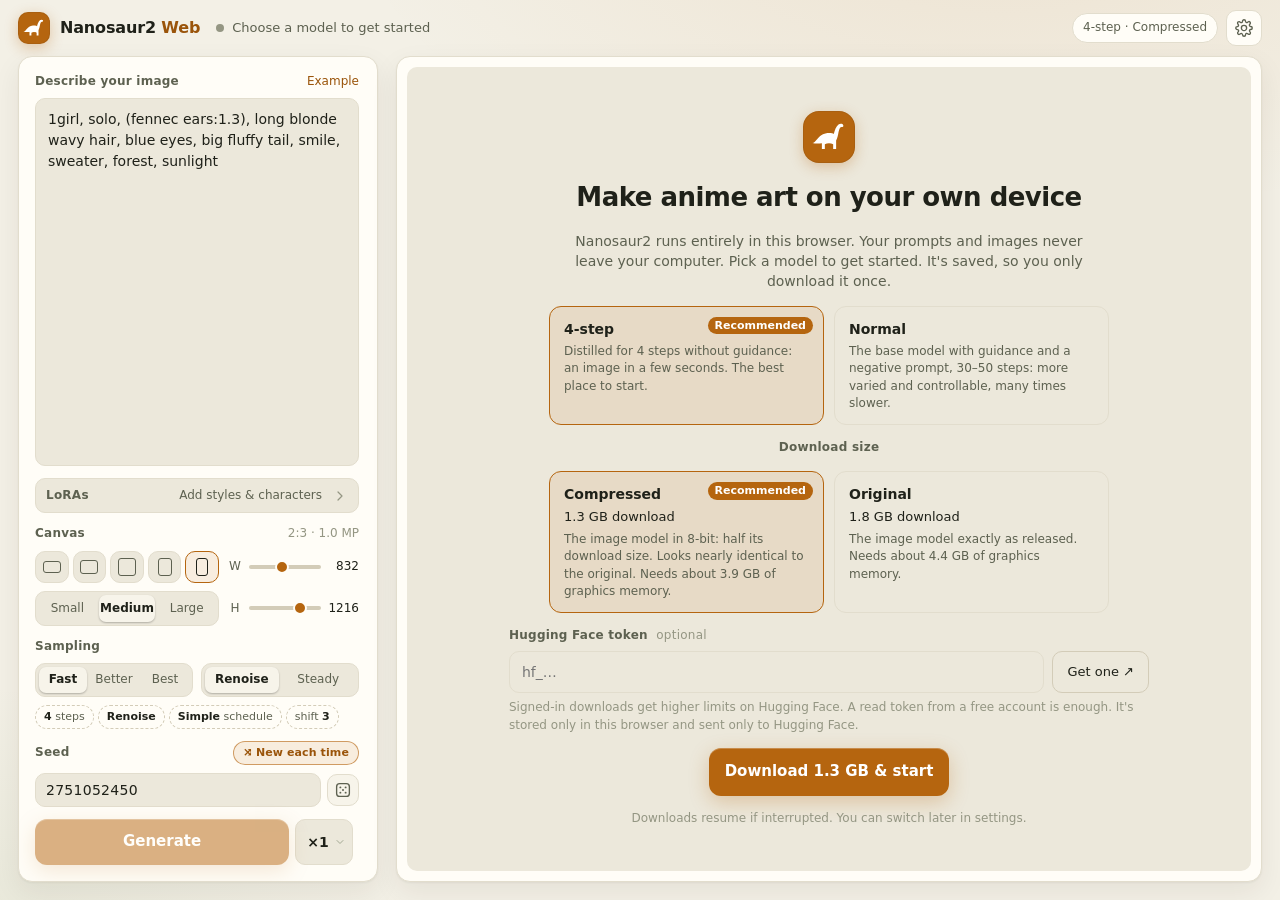
==== index.html @ c5a5e055 "initial commit" ====
<!doctype html>
<html lang="en">
<head>
<meta charset="utf-8">
<meta name="viewport" content="width=device-width, initial-scale=1">
<title>Nanosaur2 Web</title>
<meta name="description" content="Create illustrations with the Nanosaur2 model, running entirely in your browser.">
<link rel="icon" href="data:image/svg+xml,%3Csvg xmlns='http://www.w3.org/2000/svg' viewBox='0 0 32 32'%3E%3Crect width='32' height='32' rx='9' fill='%23e9a23b'/%3E%3Cpath fill='%231f1405' transform='translate(1 1.5)' d='M2 21C5 21 7 14 13 13C17 12.3 19 13 20 13.5C21 10 22 7 24 5.5C25.3 4.5 27.5 4.6 28 6C28.4 7 27.6 7.6 26.6 7.6C25.4 7.6 24.6 9 24 12C23.6 14.5 23 17 22 19V26H19.5V22.2C17.5 21 14.5 21 12.5 22.2V26H10V21.2C7 21.6 4.5 21.6 2 21Z'/%3E%3C/svg%3E">
<meta name="theme-color" content="#0e110d">
<link rel="stylesheet" href="app/style.css">
</head>
<body>
<div class="app">
  <header class="bar">
    <div class="brand">
      <span class="logo" aria-hidden="true"><svg viewBox="0 0 32 32"><path class="dino" d="M2 21C5 21 7 14 13 13C17 12.3 19 13 20 13.5C21 10 22 7 24 5.5C25.3 4.5 27.5 4.6 28 6C28.4 7 27.6 7.6 26.6 7.6C25.4 7.6 24.6 9 24 12C23.6 14.5 23 17 22 19V26H19.5V22.2C17.5 21 14.5 21 12.5 22.2V26H10V21.2C7 21.6 4.5 21.6 2 21Z"/></svg></span>
      <span class="name">Nanosaur2 <b>Web</b></span>
    </div>
    <div class="status" id="status" role="status" aria-live="polite">
      <span class="dot" id="statusDot"></span><span id="statusText">Starting…</span>
    </div>
    <div class="bar-right">
      <button class="chip" id="gpuChip" type="button" hidden aria-label="Model, opens settings"></button>
      <button class="icon-btn" id="settingsBtn" title="Settings" aria-label="Settings">
        <svg viewBox="0 0 24 24" aria-hidden="true"><path d="M12 15.5a3.5 3.5 0 1 0 0-7 3.5 3.5 0 0 0 0 7Z"/><path d="M19.4 15a1.7 1.7 0 0 0 .3 1.8l.1.1a2 2 0 1 1-2.8 2.8l-.1-.1a1.7 1.7 0 0 0-1.8-.3 1.7 1.7 0 0 0-1 1.5V21a2 2 0 1 1-4 0v-.1a1.7 1.7 0 0 0-1.1-1.5 1.7 1.7 0 0 0-1.8.3l-.1.1a2 2 0 1 1-2.8-2.8l.1-.1a1.7 1.7 0 0 0 .3-1.8 1.7 1.7 0 0 0-1.5-1H3a2 2 0 1 1 0-4h.1a1.7 1.7 0 0 0 1.5-1.1 1.7 1.7 0 0 0-.3-1.8l-.1-.1a2 2 0 1 1 2.8-2.8l.1.1a1.7 1.7 0 0 0 1.8.3H9a1.7 1.7 0 0 0 1-1.5V3a2 2 0 1 1 4 0v.1a1.7 1.7 0 0 0 1 1.5 1.7 1.7 0 0 0 1.8-.3l.1-.1a2 2 0 1 1 2.8 2.8l-.1.1a1.7 1.7 0 0 0-.3 1.8V9a1.7 1.7 0 0 0 1.5 1H21a2 2 0 1 1 0 4h-.1a1.7 1.7 0 0 0-1.5 1Z"/></svg>
      </button>
    </div>
  </header>

  <aside class="rail" aria-label="Image settings">
    <!-- ============ main view ============ -->
    <div class="view" id="mainView">
      <!-- prompt: takes all remaining height -->
      <section class="group grow">
        <div class="label-row">
          <label for="prompt" class="label">Describe your image</label>
          <span class="head-actions">
            <button class="link" id="exampleBtn" type="button">Example</button>
          </span>
        </div>
        <textarea id="prompt" spellcheck="false" placeholder="Tags or sentences, e.g. 1girl, silver hair, school uniform, cherry blossoms, smile. (words:1.3) makes them count more."></textarea>
      </section>

      <!-- negative prompt: only for the model that uses guidance (Normal) -->
      <section class="group" id="negGroup" hidden>
        <div class="label-row">
          <label for="negative" class="label">Avoid <span class="hint" id="negHint"></span></label>
          <button class="link" id="negReset" type="button" title="Restore the recommended negative prompt for this model">Reset</button>
        </div>
        <textarea id="negative" class="neg" spellcheck="false" placeholder="Things to keep out of the image"></textarea>
      </section>

      <!-- LoRAs: one compact row; the list lives in its own view -->
      <button class="lora-entry" id="loraEntry" type="button" aria-label="LoRAs, open the list">
        <span class="label">LoRAs</span>
        <span class="stack" id="loraStack"></span>
        <span class="lora-sum" id="loraSum"></span>
        <svg class="chev" viewBox="0 0 24 24" aria-hidden="true"><path d="M9 6l6 6-6 6"/></svg>
      </button>

      <!-- canvas: presets left, sliders right -->
      <section class="group">
        <div class="label-row"><span class="label">Canvas</span><span class="hint" id="sizeHint"></span></div>
        <div class="canvas-grid">
          <div class="shapes" id="shapes" role="radiogroup" aria-label="Aspect ratio"></div>
          <label class="slider"><span>W</span><input type="range" id="wRange" min="256" max="1536" step="16" aria-label="Width"><output id="wOut"></output></label>
          <div class="seg" id="sizes" role="radiogroup" aria-label="Size"></div>
          <label class="slider"><span>H</span><input type="range" id="hRange" min="256" max="1536" step="16" aria-label="Height"><output id="hOut"></output></label>
        </div>
      </section>

      <!-- sampling -->
      <section class="group">
        <span class="label">Sampling</span>
        <div class="pair">
          <div class="seg" id="detail" role="radiogroup" aria-label="Detail"></div>
          <div class="seg" id="style" role="radiogroup" aria-label="Style"></div>
        </div>
        <div class="chips" id="advChips" aria-label="Sampling details"></div>
      </section>

      <!-- seed -->
      <section class="group">
        <div class="label-row">
          <label class="label" for="seed">Seed</label>
          <button class="pill" id="randomBtn" type="button" aria-pressed="true" title="Pick a new random seed for every image">⤨ New each time</button>
        </div>
        <div class="seed-row">
          <input id="seed" inputmode="numeric" autocomplete="off">
          <button class="icon-btn soft" id="rollBtn" type="button" title="Roll a new seed (and keep it)" aria-label="Roll a new seed">
            <svg viewBox="0 0 24 24" aria-hidden="true"><rect x="3.5" y="3.5" width="17" height="17" rx="4"/><circle cx="8.5" cy="8.5" r="1.3" class="fill"/><circle cx="15.5" cy="15.5" r="1.3" class="fill"/><circle cx="15.5" cy="8.5" r="1.3" class="fill"/><circle cx="8.5" cy="15.5" r="1.3" class="fill"/><circle cx="12" cy="12" r="1.3" class="fill"/></svg>
          </button>
        </div>
      </section>

      <div class="go-row">
        <button class="primary" id="goBtn" disabled><span id="goLabel">Generate</span><span class="go-sub" id="estimate"></span></button>
        <select class="batch" id="batch" aria-label="How many images" title="How many images to queue">
          <option value="1">×1</option><option value="2">×2</option><option value="4">×4</option><option value="8">×8</option>
        </select>
        <button class="icon-btn stop" id="stopBtn" type="button" hidden title="Stop and clear the queue" aria-label="Stop and clear the queue">
          <svg viewBox="0 0 24 24" aria-hidden="true"><rect x="6" y="6" width="12" height="12" rx="2" class="fill"/></svg>
        </button>
      </div>
    </div>

    <!-- ============ LoRA view ============ -->
    <div class="view" id="loraView" hidden>
      <div class="view-head">
        <button class="icon-btn" id="loraBack" type="button" aria-label="Back" title="Back">
          <svg viewBox="0 0 24 24" aria-hidden="true"><path d="M15 6l-6 6 6 6"/></svg>
        </button>
        <h2>LoRAs</h2>
        <span class="hint" id="loraCount"></span>
      </div>
      <p class="help">Add styles, characters or concepts made for <b>Nanosaur2</b> (for example with the model's <code>train_lora.py</code>). Paste the link to a <b>.safetensors</b> file on Hugging Face (<a href="https://huggingface.co/models?other=base_model:adapter:well9472/Nanosaur2-670M" target="_blank" rel="noopener">browse Nanosaur2 LoRAs ↗</a>):</p>
      <div class="url-row">
        <input id="loraUrl" type="url" placeholder="https://huggingface.co/…/lora.safetensors" autocomplete="off" spellcheck="false">
        <button class="ghost" type="button" id="loraLookup">Look up</button>
      </div>
      <div class="lora-card" id="loraCard" hidden></div>
      <p class="help" id="loraStatus"></p>
      <div class="loras" id="loraList"></div>
      <div class="view-foot">
        <label class="link small-link">+ Add a file from your computer<input type="file" id="loraLocalInput" accept=".safetensors" hidden></label>
        <button class="link small-link" id="loraAllOff" type="button">Turn all off</button>
      </div>
    </div>
  </aside>

  <main class="stage" aria-label="Result">
    <div class="canvas-box" id="canvasBox">
      <canvas id="canvas" width="1024" height="1024" hidden></canvas>

      <div class="panel-center" id="welcome" hidden>
        <span class="logo welcome-mark" aria-hidden="true"><svg viewBox="0 0 32 32"><path class="dino" d="M2 21C5 21 7 14 13 13C17 12.3 19 13 20 13.5C21 10 22 7 24 5.5C25.3 4.5 27.5 4.6 28 6C28.4 7 27.6 7.6 26.6 7.6C25.4 7.6 24.6 9 24 12C23.6 14.5 23 17 22 19V26H19.5V22.2C17.5 21 14.5 21 12.5 22.2V26H10V21.2C7 21.6 4.5 21.6 2 21Z"/></svg></span>
        <h1>Make anime art on your own device</h1>
        <p class="lead">Nanosaur2 runs entirely in this browser. Your prompts and images never leave your computer. Pick a model to get started. It's saved, so you only download it once.</p>
        <div class="presets" id="welcomePresets"></div>
        <span class="label">Download size</span>
        <div class="presets" id="welcomePrecisions"></div>
        <div class="welcome-token">
          <label class="label" for="welcomeToken">Hugging Face token <em>optional</em></label>
          <div class="url-row">
            <input id="welcomeToken" type="password" autocomplete="off" spellcheck="false" placeholder="hf_…">
            <a class="ghost" href="https://huggingface.co/settings/tokens" target="_blank" rel="noopener">Get one ↗</a>
          </div>
          <p class="help" id="welcomeTokenStatus"></p>
        </div>
        <button class="primary wide" id="welcomeGo">Download &amp; start</button>
        <p class="help center" id="welcomeNote"></p>
      </div>

      <div class="panel-center" id="loading" hidden>
        <div class="spinner" aria-hidden="true"></div>
        <h2 id="loadingTitle">Getting ready…</h2>
        <div class="bar-progress"><div id="loadingBar"></div></div>
        <p class="help center" id="loadingText"></p>
        <button class="ghost" id="loadingCancel" hidden>Cancel download</button>
      </div>

      <div class="panel-center" id="empty" hidden>
        <div class="empty-art" aria-hidden="true">
          <svg viewBox="0 0 148 104">
            <circle class="sun" cx="118" cy="30" r="10"/>
            <path class="body" vector-effect="non-scaling-stroke" transform="translate(16 18.4) scale(2.6)" d="M2 21C5 21 7 14 13 13C17 12.3 19 13 20 13.5C21 10 22 7 24 5.5C25.3 4.5 27.5 4.6 28 6C28.4 7 27.6 7.6 26.6 7.6C25.4 7.6 24.6 9 24 12C23.6 14.5 23 17 22 19V26H19.5V22.2C17.5 21 14.5 21 12.5 22.2V26H10V21.2C7 21.6 4.5 21.6 2 21Z"/>
            <circle class="eye" cx="84.3" cy="34.6" r="1.4"/>
            <path class="fern" d="M126 86c0-9 1-17 4-24M127 78l-5-3M127.4 72l-4.6-4M128.4 67l-3.6-4.6M127 78l5-2.6M127.6 72l4.8-3M128.8 66.6l3.6-3"/>
            <path class="ground" d="M8 86h132"/>
          </svg>
        </div>
        <h2>Ready when you are</h2>
        <p class="lead">Describe an image on the left and press <b>Generate</b>.</p>
      </div>

      <div class="progress-card" id="progress" hidden>
        <div class="bar-progress"><div id="progressBar"></div></div>
        <span id="progressText"></span>
      </div>

      <div class="error-card" id="errorCard" hidden></div>

      <!-- every image from this session, covering the viewer -->
      <div class="gallery" id="gallery" hidden>
        <div class="gallery-head">
          <span class="label" id="galleryTitle">This session</span>
          <span class="help">Images are kept until you close the tab. Save the ones you want.</span>
          <button class="icon-btn soft" id="galleryClose" type="button" title="Back to the image (Esc)" aria-label="Close">
            <svg viewBox="0 0 24 24"><path d="M6 6l12 12M18 6 6 18"/></svg>
          </button>
        </div>
        <div class="gallery-grid" id="galleryGrid"></div>
      </div>
    </div>

    <div class="stage-foot" id="stageFoot" hidden>
      <div class="info" id="info"></div>
      <div class="strip-row">
        <div class="strip" id="strip" aria-label="This session's images"></div>
        <button class="all-btn" id="allBtn" type="button" title="Show all images">
          <svg viewBox="0 0 24 24"><rect x="4" y="4" width="7" height="7" rx="1.5"/><rect x="13" y="4" width="7" height="7" rx="1.5"/><rect x="4" y="13" width="7" height="7" rx="1.5"/><rect x="13" y="13" width="7" height="7" rx="1.5"/></svg>
          <span id="allCount">All</span>
        </button>
      </div>
    </div>
  </main>
</div>

<!-- inline editor for one sampling detail -->
<div class="popover" id="advPop" hidden role="dialog" aria-label="Edit sampling detail"></div>

<!-- settings -->
<dialog id="settings" aria-labelledby="settingsTitle">
  <form method="dialog" class="dialog">
    <div class="dialog-head">
      <h2 id="settingsTitle">Settings</h2>
      <button class="icon-btn" value="close" aria-label="Close"><svg viewBox="0 0 24 24" aria-hidden="true"><path d="M6 6l12 12M18 6 6 18"/></svg></button>
    </div>
    <span class="label">Model</span>
    <div class="presets" id="presets"></div>
    <span class="label">Download size</span>
    <div class="presets" id="precisions"></div>
    <div class="field">
      <span class="label">Hugging Face token <em class="muted">optional</em></span>
      <div class="url-row">
        <input id="hfToken" type="password" autocomplete="off" spellcheck="false" placeholder="hf_…">
        <button class="ghost" type="button" id="keyToggle">Show</button>
      </div>
      <p class="help">Used for model downloads (signed-in downloads get higher limits) and for LoRAs you have to sign in or accept terms for. Create a <b>read</b> token under <a href="https://huggingface.co/settings/tokens" target="_blank" rel="noopener">Hugging Face settings → Access Tokens</a>. It's stored only in this browser and sent only to Hugging Face.</p>
    </div>
    <div class="storage">
      <div><span class="label">Saved in this browser</span><p class="help" id="storageText"></p></div>
      <div class="storage-actions">
        <button class="ghost" type="button" id="clearOthersBtn" hidden>Remove files not in use</button>
        <button class="ghost" type="button" id="clearLorasBtn">Remove LoRAs</button>
        <button class="ghost danger" type="button" id="clearBtn">Remove models</button>
      </div>
    </div>
    <p class="help">Model: <a href="https://huggingface.co/well9472/Nanosaur2-670M" target="_blank" rel="noopener">Nanosaur2-670M</a> (MIT license). The text encoder and the original image models load unmodified from its Hugging Face repo; the compressed image models (int8) and the VAE decoder are built from them.</p>
  </form>
</dialog>

<div class="fatal" id="fatal" hidden></div>
<script type="module" src="app/main.js"></script>
</body>
</html>
---- app/style.css ----
:root {
  /* dark: night in a fern forest, lit by amber */
  --bg: #0e110d;
  --bg-2: #131711;
  --panel: #181d16;
  --panel-2: #1f251c;
  --line: #283024;
  --line-2: #353f2f;
  --fg: #eef0e6;
  --muted: #a3a993;
  --faint: #6d7461;
  --accent: #e9a23b;
  --accent-2: #f5bd62;
  --accent-ink: #1f1405;
  --accent-soft: rgba(233, 162, 59, 0.12);
  --moss: rgba(122, 160, 84, 0.10);
  --good: #8fd16a;
  --warn: #ef8a4f;
  --bad: #ff8a76;
  --radius: 14px;
  --radius-sm: 10px;
  --shadow: 0 1px 0 rgba(255, 255, 255, 0.03) inset, 0 12px 32px rgba(0, 0, 0, 0.35);
  --checker: #1b2019;
  --display: ui-rounded, "SF Pro Rounded", "Nunito", system-ui, -apple-system, "Segoe UI", sans-serif;
  color-scheme: dark;
  scrollbar-color: var(--line-2) transparent;
}
* { scrollbar-width: thin; }
/* light: sandstone and dry fern, with the amber burnt darker so text stays readable */
@media (prefers-color-scheme: light) {
  :root:not([data-theme="dark"]) {
    --bg: #f3f0e6;
    --bg-2: #ece8db;
    --panel: #fffdf7;
    --panel-2: #f7f4ea;
    --line: #e2ddcd;
    --line-2: #d3ccb8;
    --fg: #1f2119;
    --muted: #5d6150;
    --faint: #949683;
    --accent: #b5650f;
    --accent-2: #9a540a;
    --accent-ink: #ffffff;
    --accent-soft: rgba(181, 101, 15, 0.1);
    --moss: rgba(96, 130, 60, 0.10);
    --good: #3f7d1f;
    --warn: #b5501a;
    --bad: #b3261e;
    --shadow: 0 1px 2px rgba(40, 32, 10, 0.05), 0 10px 28px rgba(40, 32, 10, 0.07);
    --checker: #ebe6d7;
    color-scheme: light;
  }
}
:root[data-theme="light"] {
  --bg: #f3f0e6; --bg-2: #ece8db; --panel: #fffdf7; --panel-2: #f7f4ea; --line: #e2ddcd; --line-2: #d3ccb8;
  --fg: #1f2119; --muted: #5d6150; --faint: #949683; --accent: #b5650f; --accent-2: #9a540a; --accent-ink: #ffffff;
  --accent-soft: rgba(181, 101, 15, 0.1); --moss: rgba(96, 130, 60, 0.10); --good: #3f7d1f; --warn: #b5501a; --bad: #b3261e;
  --checker: #ebe6d7;
  --shadow: 0 1px 2px rgba(40, 32, 10, 0.05), 0 10px 28px rgba(40, 32, 10, 0.07);
  color-scheme: light;
}

* { box-sizing: border-box; }
html, body { margin: 0; height: 100%; }
body {
  background:
    radial-gradient(1100px 560px at 78% -12%, var(--accent-soft), transparent 60%),
    radial-gradient(900px 520px at -8% 110%, var(--moss), transparent 60%),
    var(--bg);
  color: var(--fg);
  font: 14px/1.45 system-ui, -apple-system, "Segoe UI", Roboto, "Helvetica Neue", sans-serif;
  -webkit-font-smoothing: antialiased;
}
[hidden] { display: none !important; }
a { color: var(--accent-2); }
button { font: inherit; color: inherit; cursor: pointer; }
button:disabled { cursor: not-allowed; opacity: 0.5; }
:focus-visible { outline: 2px solid var(--accent); outline-offset: 2px; border-radius: 6px; }
svg { width: 18px; height: 18px; fill: none; stroke: currentColor; stroke-width: 1.8; stroke-linecap: round; stroke-linejoin: round; }
svg .fill { fill: currentColor; stroke: none; }

/* ------------------------------------------------------------------ layout: one screen */
.app {
  height: 100dvh;
  display: grid;
  grid-template-columns: 360px minmax(0, 1fr);
  grid-template-rows: 56px minmax(0, 1fr);
  gap: 0 18px;
  padding: 0 18px 18px;
}
.bar { grid-column: 1 / -1; display: flex; align-items: center; gap: 16px; }
.rail {
  /* the gutter is always reserved so the controls don't narrow when the scrollbar appears;
     the right padding is smaller by about its width */
  display: flex; flex-direction: column; min-height: 0; overflow-y: auto; padding: 16px 8px 16px 16px;
  scrollbar-gutter: stable;
  background: var(--panel); border: 1px solid var(--line); border-radius: var(--radius); box-shadow: var(--shadow);
}
.stage {
  display: flex; flex-direction: column; gap: 10px; min-height: 0; min-width: 0; padding: 10px; container-type: inline-size;
  background: var(--panel); border: 1px solid var(--line); border-radius: var(--radius); box-shadow: var(--shadow);
}

/* ------------------------------------------------------------------ header */
.brand { display: flex; align-items: center; gap: 10px; }
.logo {
  width: 32px; height: 32px; border-radius: 10px; display: grid; place-items: center;
  background: var(--accent); color: var(--accent-ink);
  box-shadow: 0 0 0 1px color-mix(in srgb, var(--fg) 8%, transparent) inset, 0 4px 14px color-mix(in srgb, var(--accent) 30%, transparent);
}
.logo svg { width: 24px; height: 24px; }
.dino { fill: currentColor; stroke: none; }
.name { font-family: var(--display); font-size: 16px; font-weight: 600; letter-spacing: -0.01em; }
.name b { font-weight: 800; color: var(--accent-2); }
.status { display: flex; align-items: center; gap: 8px; color: var(--muted); font-size: 13px; min-width: 0; }
.status span:last-child { white-space: nowrap; overflow: hidden; text-overflow: ellipsis; }
.dot { width: 8px; height: 8px; border-radius: 50%; background: var(--faint); flex: none; }
.dot.ok { background: var(--good); box-shadow: 0 0 0 3px color-mix(in srgb, var(--good) 20%, transparent); }
.dot.busy { background: var(--warn); animation: pulse 1.2s ease-in-out infinite; }
.dot.err { background: var(--bad); }
@keyframes pulse { 50% { opacity: 0.35; } }
.bar-right { margin-left: auto; display: flex; align-items: center; gap: 8px; }
.chip {
  font-size: 12px; color: var(--muted); padding: 5px 10px; border: 1px solid var(--line); border-radius: 999px;
  background: var(--panel); white-space: nowrap;
}
.icon-btn {
  width: 36px; height: 36px; display: grid; place-items: center; border-radius: 10px;
  border: 1px solid var(--line); background: var(--panel); color: var(--muted);
}
.icon-btn:hover:not(:disabled) { color: var(--fg); border-color: var(--line-2); }
.icon-btn.soft { background: var(--panel-2); }

/* ------------------------------------------------------------------ shared controls */
.label { font-size: 12px; font-weight: 600; color: var(--muted); letter-spacing: 0.02em; }
.label-row { display: flex; align-items: center; justify-content: space-between; gap: 8px; }
.hint { font-size: 12px; color: var(--faint); font-variant-numeric: tabular-nums; }
.help { margin: 0; font-size: 12px; color: var(--faint); }
.help.center { text-align: center; }
.muted { color: var(--faint); font-style: normal; font-weight: 400; }
.help code { font-size: 11px; color: var(--muted); background: var(--panel-2); border: 1px solid var(--line); border-radius: 4px; padding: 0 4px; user-select: all; overflow-wrap: anywhere; }
#backendHelp { line-height: 1.6; }
.link { background: none; border: 0; padding: 0; color: var(--accent-2); font-size: 12px; }
.link:hover { text-decoration: underline; }
.small-link { font-size: 12px; cursor: pointer; }

textarea, input, select {
  font: inherit; color: inherit; background: var(--bg-2); border: 1px solid var(--line); border-radius: var(--radius-sm);
  padding: 10px 12px; width: 100%;
}
textarea:focus, input:focus, select:focus { outline: none; border-color: var(--accent); box-shadow: 0 0 0 3px var(--accent-soft); }
textarea { flex: 1 1 auto; min-height: 110px; resize: none; line-height: 1.5; }
textarea.neg { flex: none; min-height: 0; height: 64px; resize: vertical; font-size: 13px; }
select {
  -webkit-appearance: none; appearance: none; padding-right: 30px; cursor: pointer;
  background-image: url("data:image/svg+xml,%3Csvg xmlns='http://www.w3.org/2000/svg' viewBox='0 0 24 24' fill='none' stroke='%23a3a993' stroke-width='2' stroke-linecap='round' stroke-linejoin='round'%3E%3Cpath d='M6 9l6 6 6-6'/%3E%3C/svg%3E");
  background-repeat: no-repeat; background-position: right 10px center; background-size: 14px;
}
select option { background: var(--panel); color: var(--fg); }
/* styled picker where the browser supports it (Chrome 135+); elsewhere the native one */
@supports (appearance: base-select) {
  select, ::picker(select) { appearance: base-select; }
  select { display: flex; align-items: center; gap: 8px; background-image: none; padding-right: 12px; }
  select::picker-icon {
    content: ""; width: 14px; height: 14px; margin-left: auto; transition: rotate 0.15s;
    background: url("data:image/svg+xml,%3Csvg xmlns='http://www.w3.org/2000/svg' viewBox='0 0 24 24' fill='none' stroke='%23a3a993' stroke-width='2' stroke-linecap='round' stroke-linejoin='round'%3E%3Cpath d='M6 9l6 6 6-6'/%3E%3C/svg%3E") center / 14px no-repeat;
  }
  select:open::picker-icon { rotate: 180deg; }
  select:open { border-color: var(--accent); box-shadow: 0 0 0 3px var(--accent-soft); }
  ::picker(select) {
    margin-block: 6px; padding: 5px; border: 1px solid var(--line-2); border-radius: 12px;
    background: var(--panel); color: var(--fg); box-shadow: 0 18px 48px rgba(0, 0, 0, 0.45);
    max-height: min(440px, 70dvh); overflow-y: auto;
  }
  optgroup {
    padding: 8px 10px 2px; font-size: 10.5px; font-weight: 600; letter-spacing: 0.06em;
    text-transform: uppercase; color: var(--faint);
  }
  optgroup + optgroup { margin-top: 4px; border-top: 1px solid var(--line); }
  option {
    display: flex; align-items: center; gap: 8px; margin: 1px 0; padding: 7px 10px; border-radius: 8px;
    font-size: 13px; font-weight: 400; letter-spacing: normal; text-transform: none; color: var(--fg);
    background: transparent; cursor: pointer;
  }
  optgroup option { margin-inline: -10px; }
  option:hover, option:focus-visible { background: var(--panel-2); outline: none; }
  option:checked { background: var(--accent-soft); color: var(--accent-2); font-weight: 600; }
  option::checkmark { order: 1; margin-left: auto; content: "✓"; color: var(--accent-2); }
  option:disabled { color: var(--faint); cursor: default; background: transparent; }
  .batch { width: 64px; padding: 0 8px 0 12px; gap: 4px; }
  .batch::picker-icon { width: 12px; height: 12px; background-size: 12px; }
  .batch::picker(select) { min-width: 72px; }
  .batch option { justify-content: center; }
  .batch option::checkmark { display: none; }
}

input[type="range"] { -webkit-appearance: none; appearance: none; width: 100%; height: 18px; padding: 0; background: transparent; border: 0; }
input[type="range"]:focus { box-shadow: none; }
input[type="range"]::-webkit-slider-runnable-track { height: 4px; border-radius: 99px; background: var(--line-2); }
input[type="range"]::-moz-range-track { height: 4px; border-radius: 99px; background: var(--line-2); }
input[type="range"]::-webkit-slider-thumb { -webkit-appearance: none; width: 14px; height: 14px; margin-top: -5px; border-radius: 50%; background: var(--accent); border: 2px solid var(--panel); }
input[type="range"]::-moz-range-thumb { width: 12px; height: 12px; border-radius: 50%; background: var(--accent); border: 2px solid var(--panel); }
input[type="range"]:focus-visible::-webkit-slider-thumb { outline: 2px solid var(--accent); outline-offset: 2px; }

.primary {
  display: flex; align-items: center; justify-content: center; gap: 10px; width: 100%;
  padding: 13px 16px; border: 0; border-radius: 12px; font-weight: 700; font-size: 15px;
  background: var(--accent); color: var(--accent-ink);
  box-shadow: 0 1px 0 color-mix(in srgb, white 25%, transparent) inset, 0 6px 20px color-mix(in srgb, var(--accent) 28%, transparent);
  transition: transform 0.08s, filter 0.15s;
}
.primary:hover:not(:disabled) { filter: brightness(1.06); }
.primary:active:not(:disabled) { transform: translateY(1px); }
.primary.wide { width: auto; min-width: 240px; align-self: center; }
.primary.slim { width: auto; padding: 10px 18px; font-size: 14px; }
.ghost { background: transparent; border: 1px solid var(--line-2); border-radius: 10px; padding: 8px 14px; color: var(--fg); }
.ghost.danger { color: var(--bad); border-color: color-mix(in srgb, var(--bad) 40%, transparent); }

/* segmented control */
.seg { display: flex; padding: 3px; gap: 3px; background: var(--bg-2); border: 1px solid var(--line); border-radius: var(--radius-sm); }
.seg button {
  flex: 1 1 0; min-width: 0; padding: 4px 2px; border: 0; border-radius: 7px; background: transparent; color: var(--muted);
  font-size: 12px; white-space: nowrap; overflow: hidden; text-overflow: ellipsis;
}
.seg button[aria-checked="true"] { background: var(--panel-2); color: var(--fg); box-shadow: 0 1px 2px rgba(0, 0, 0, 0.25); font-weight: 600; }
.seg button:hover:not([aria-checked="true"]) { color: var(--fg); }

/* pill toggles (new seed each time) */
.pill {
  font-size: 11px; font-weight: 600; padding: 3px 9px; border-radius: 999px; border: 1px solid var(--line-2);
  background: transparent; color: var(--faint); letter-spacing: 0.01em; white-space: nowrap;
}
.pill[aria-pressed="true"] { color: var(--accent-2); border-color: color-mix(in srgb, var(--accent) 60%, transparent); background: var(--accent-soft); }
.pill:hover { color: var(--fg); }

.url-row { display: flex; gap: 8px; }
.url-row .ghost { flex: none; }

/* ------------------------------------------------------------------ rail: two views (main / LoRAs) */
.view { display: flex; flex-direction: column; gap: 12px; flex: 1 0 auto; }
.view.enter { animation: slideIn 0.18s ease-out; }
@keyframes slideIn { from { opacity: 0; transform: translateX(12px); } }
.view-head { display: flex; align-items: center; gap: 10px; }
.view-head h2 { margin: 0; font-family: var(--display); font-size: 16px; font-weight: 700; flex: 1; }
.view-foot { display: flex; justify-content: space-between; gap: 8px; padding-top: 2px; }

.group { display: flex; flex-direction: column; gap: 8px; }
.group.grow { flex: 1 1 auto; min-height: 170px; }
.head-actions { display: flex; align-items: center; gap: 10px; }

/* LoRA entry row */
.lora-entry {
  display: flex; align-items: center; gap: 10px; padding: 8px 10px; border-radius: var(--radius-sm);
  border: 1px solid var(--line); background: var(--bg-2); text-align: left; flex: none;
}
.lora-entry:hover { border-color: var(--line-2); }
.lora-entry .label { flex: none; }
.lora-entry .stack { display: flex; }
.lora-entry .stack img, .lora-entry .stack i {
  width: 22px; height: 22px; border-radius: 6px; object-fit: cover; border: 2px solid var(--bg-2); margin-left: -6px; background: var(--panel-2);
}
.lora-entry .stack :first-child { margin-left: 0; }
.lora-sum { flex: 1; min-width: 0; font-size: 12px; color: var(--muted); white-space: nowrap; overflow: hidden; text-overflow: ellipsis; text-align: right; }
.chev { width: 16px; height: 16px; color: var(--faint); flex: none; }

/* canvas: aspect ratios and sizes | width and height sliders */
.canvas-grid { display: grid; grid-template-columns: 184px minmax(0, 1fr); gap: 8px 10px; align-items: center; }
.canvas-grid .seg button { padding: 5px 0; }
.shapes { display: grid; grid-template-columns: repeat(5, 1fr); gap: 4px; }
.shape {
  display: flex; align-items: center; justify-content: center; height: 32px; padding: 0;
  border-radius: var(--radius-sm); border: 1px solid var(--line); background: var(--bg-2); color: var(--muted);
}
.shape i { display: block; border: 1.5px solid currentColor; border-radius: 3px; }
.shape[aria-checked="true"] { border-color: var(--accent); background: var(--accent-soft); color: var(--fg); }
.shape:hover { border-color: var(--line-2); }
.slider { display: grid; grid-template-columns: 12px minmax(0, 1fr) 34px; align-items: center; gap: 6px; font-size: 12px; color: var(--muted); }
.slider > span { text-align: center; }
.slider output { font-variant-numeric: tabular-nums; text-align: right; color: var(--fg); font-size: 12px; }

/* sampling */
.pair { display: grid; grid-template-columns: 1fr 1fr; gap: 8px; }
.chips { display: flex; flex-wrap: wrap; gap: 4px; }
.chips button {
  font-size: 11px; padding: 3px 8px; border-radius: 999px; border: 1px dashed var(--line-2); background: transparent; color: var(--muted);
  font-variant-numeric: tabular-nums;
}
.chips button:hover, .chips button[aria-expanded="true"] { color: var(--fg); border-style: solid; border-color: var(--accent); }
.chips button b { color: var(--fg); font-weight: 600; }

.popover {
  position: fixed; z-index: 20; width: 240px; padding: 12px; border-radius: 12px; background: var(--panel);
  border: 1px solid var(--line-2); box-shadow: 0 16px 40px rgba(0, 0, 0, 0.45); display: flex; flex-direction: column; gap: 8px;
}
.popover .row { display: grid; grid-template-columns: minmax(0, 1fr) 42px; gap: 8px; align-items: center; }
.popover output { text-align: right; font-variant-numeric: tabular-nums; }
.popover .opts { display: flex; flex-direction: column; gap: 4px; }
.popover .opts button { text-align: left; padding: 6px 8px; border-radius: 8px; border: 1px solid transparent; background: transparent; font-size: 13px; }
.popover .opts button[aria-checked="true"] { border-color: var(--accent); background: var(--accent-soft); }
.popover .opts button small { display: block; color: var(--faint); font-size: 11px; }

/* seed */
.seed-row { display: flex; align-items: center; gap: 6px; }
.seed-row input { padding: 6px 10px; font-variant-numeric: tabular-nums; letter-spacing: 0.02em; }
.seed-row .icon-btn { width: 32px; height: 32px; flex: none; }

/* generate row */
.go-row { display: grid; grid-template-columns: minmax(0, 1fr) auto auto; gap: 6px; margin-top: auto; flex: none; }
.go-row .primary { height: 46px; gap: 8px; padding: 0 14px; }
.go-sub { font-size: 12px; font-weight: 500; opacity: 0.75; }
.go-sub::before { content: "· "; }
.go-sub:empty { display: none; }
.batch { width: 58px; height: 46px; padding: 0 22px 0 10px; font-weight: 600; text-align: center; background-position: right 6px center; background-size: 12px; }
.stop { width: 46px; height: 46px; color: var(--bad); }
.stop svg { width: 14px; height: 14px; }

/* ------------------------------------------------------------------ LoRA view */
.lora-card {
  display: grid; grid-template-columns: 56px minmax(0, 1fr); gap: 12px; padding: 12px; border-radius: 12px;
  border: 1px solid var(--line); background: var(--bg-2);
}
.lora-card img, .lora-card .noimg { width: 56px; height: 74px; border-radius: 8px; object-fit: cover; background: var(--panel-2); }
.lora-card h3 { margin: 0 0 2px; font-size: 15px; }
.lora-card .meta { font-size: 12px; color: var(--muted); display: flex; flex-wrap: wrap; gap: 4px 10px; align-items: center; }
.badge { font-size: 11px; padding: 1px 8px; border-radius: 999px; background: color-mix(in srgb, var(--good) 20%, transparent); color: var(--good); }
.badge.warn { background: color-mix(in srgb, var(--warn) 20%, transparent); color: var(--warn); }
.words { display: flex; flex-wrap: wrap; gap: 4px; margin-top: 6px; }
.words span { font-size: 11px; padding: 2px 7px; border-radius: 6px; background: var(--panel-2); color: var(--fg); }
.card-actions { grid-column: 1 / -1; display: flex; justify-content: flex-end; gap: 8px; }
.dl { grid-column: 1 / -1; display: flex; flex-direction: column; gap: 6px; }
.dl .bar-progress { max-width: none; }
.dl-meta { display: flex; justify-content: space-between; font-size: 12px; color: var(--muted); font-variant-numeric: tabular-nums; }

.loras { display: flex; flex-direction: column; gap: 6px; flex: 1 1 auto; min-height: 60px; overflow-y: auto; scrollbar-width: thin; }
.loras:empty::after { content: "No LoRAs yet."; font-size: 12px; color: var(--faint); }
.lora {
  display: grid; grid-template-columns: 40px minmax(0, 1fr) auto; gap: 8px; align-items: center;
  padding: 7px 8px; border-radius: 10px; background: var(--bg-2); border: 1px solid var(--line);
}
.lora.off { opacity: 0.55; }
.lora.bad { border-color: color-mix(in srgb, var(--bad) 50%, transparent); }
.lora .thumb {
  width: 40px; height: 40px; border-radius: 7px; background: var(--panel-2); border: 0; padding: 0;
  display: grid; place-items: center; font-size: 11px; color: var(--faint); overflow: hidden;
}
.lora .thumb img { width: 100%; height: 100%; object-fit: cover; }
.lora .mid { min-width: 0; display: flex; flex-direction: column; gap: 1px; }
.lora.pending .mid { gap: 5px; }
.lora .title { font-size: 12px; white-space: nowrap; overflow: hidden; text-overflow: ellipsis; }
.lora .title small { color: var(--faint); }
.lora .str { display: grid; grid-template-columns: minmax(0, 1fr) 30px; gap: 6px; align-items: center; }
.lora .str output { font-size: 11px; text-align: right; font-variant-numeric: tabular-nums; color: var(--muted); }
.lora .bar-progress { max-width: none; height: 4px; }
.lora .msg { font-size: 11px; color: var(--bad); }
.lora .btns { display: flex; gap: 2px; }
.lora .btns a, .lora .btns button {
  width: 24px; height: 24px; display: grid; place-items: center; border-radius: 6px; border: 0; background: transparent; color: var(--muted);
}
.lora .btns a:hover, .lora .btns button:hover { color: var(--fg); background: var(--panel-2); }
.lora .btns svg { width: 14px; height: 14px; }

/* ------------------------------------------------------------------ stage: viewer */
.canvas-box {
  position: relative; flex: 1 1 auto; min-height: 0; display: grid; place-items: center; overflow: hidden;
  background: var(--bg-2); border-radius: var(--radius-sm);
}
canvas {
  position: absolute; inset: 16px; width: calc(100% - 32px); height: calc(100% - 32px); display: block;
  object-fit: contain; filter: drop-shadow(0 10px 30px rgba(0, 0, 0, 0.35));
}
.panel-center {
  position: absolute; inset: 0; display: flex; flex-direction: column; align-items: center; justify-content: safe center;
  gap: 14px; padding: 32px; text-align: center; overflow-y: auto;
}
.panel-center h1 { margin: 0; font-family: var(--display); font-size: 26px; font-weight: 700; letter-spacing: -0.02em; }
.panel-center h2 { margin: 0; font-family: var(--display); font-size: 18px; font-weight: 700; }
.welcome-mark { width: 52px; height: 52px; border-radius: 16px; margin-bottom: 2px; }
.welcome-mark svg { width: 38px; height: 38px; }
.lead { margin: 0; max-width: 520px; color: var(--muted); }
.empty-art { width: 148px; height: 104px; color: var(--accent-2); }
.empty-art svg { width: 100%; height: 100%; stroke-width: 1.6; }
.empty-art .ground { stroke: var(--line-2); }
.empty-art .sun { fill: var(--accent-soft); stroke: color-mix(in srgb, var(--accent) 45%, transparent); }
.empty-art .body { fill: var(--accent-soft); stroke: var(--accent); }
.empty-art .eye { fill: var(--accent); stroke: none; }
.empty-art .fern { stroke: color-mix(in srgb, var(--good) 55%, transparent); }

.presets { display: grid; grid-template-columns: repeat(2, minmax(0, 1fr)); gap: 10px; width: 100%; max-width: 560px; }
.preset {
  position: relative; text-align: left; display: flex; flex-direction: column; gap: 4px; padding: 12px 14px;
  border: 1px solid var(--line); border-radius: 12px; background: var(--bg-2);
}
.preset:hover { border-color: var(--line-2); }
.preset[aria-checked="true"] { border-color: var(--accent); background: var(--accent-soft); }
.preset b { font-size: 14px; }
.preset .size { font-size: 13px; font-variant-numeric: tabular-nums; }
.preset .desc { font-size: 12px; color: var(--muted); }
.preset .tag { position: absolute; top: 10px; right: 10px; font-size: 11px; padding: 1px 7px; border-radius: 999px; background: var(--accent); color: var(--accent-ink); font-weight: 700; }
.preset .saved { font-size: 11px; color: var(--good); }

.welcome-token { width: 100%; max-width: 640px; display: flex; flex-direction: column; gap: 6px; text-align: left; }
.welcome-token .label em { font-style: normal; font-weight: 400; color: var(--faint); margin-left: 4px; }
.welcome-token .ghost { flex: none; display: inline-flex; align-items: center; text-decoration: none; font-size: 13px; white-space: nowrap; }
.welcome-token .help.ok { color: var(--good); }
.welcome-token .help.err { color: var(--bad); }

/* an egg about to hatch */
.spinner {
  width: 32px; height: 40px; border-radius: 50% 50% 50% 50% / 60% 60% 40% 40%;
  background:
    radial-gradient(circle at 34% 30%, var(--accent) 0 1.6px, transparent 2.2px),
    radial-gradient(circle at 64% 50%, var(--accent) 0 2.2px, transparent 2.8px),
    radial-gradient(circle at 40% 70%, var(--accent) 0 1.4px, transparent 2px),
    radial-gradient(circle at 70% 24%, var(--accent) 0 1.2px, transparent 1.8px),
    var(--panel-2);
  box-shadow: inset -5px -6px 0 color-mix(in srgb, var(--bg) 35%, transparent), 0 0 0 1.5px var(--line-2);
  transform-origin: 50% 100%; animation: wobble 1.4s ease-in-out infinite;
}
@keyframes wobble { 0%, 55%, 100% { rotate: 0deg; } 10% { rotate: -9deg; } 22% { rotate: 7deg; } 34% { rotate: -4deg; } 45% { rotate: 2deg; } }
@media (prefers-reduced-motion: reduce) { .spinner { animation: none; } }
.bar-progress { width: 100%; max-width: 420px; height: 6px; border-radius: 99px; background: var(--line); overflow: hidden; }
.bar-progress > div { height: 100%; width: 0; background: var(--accent); transition: width 0.25s; }

.progress-card {
  position: absolute; left: 50%; bottom: 22px; transform: translateX(-50%); width: min(420px, calc(100% - 40px));
  display: flex; flex-direction: column; gap: 8px; padding: 10px 14px; border-radius: 12px;
  background: color-mix(in srgb, var(--panel) 85%, transparent); backdrop-filter: blur(10px);
  border: 1px solid var(--line); font-size: 13px; color: var(--muted); font-variant-numeric: tabular-nums;
}
.progress-card .bar-progress { max-width: none; }
.error-card {
  position: absolute; left: 50%; top: 20px; transform: translateX(-50%); max-width: calc(100% - 40px);
  padding: 10px 14px; border-radius: 10px; border: 1px solid color-mix(in srgb, var(--bad) 50%, transparent);
  background: var(--panel); color: var(--bad); font-size: 13px;
}

/* all images of the session, covering the viewer */
.gallery {
  position: absolute; inset: 0; z-index: 2; display: flex; flex-direction: column; gap: 10px; padding: 12px;
  background: var(--bg-2);
}
.gallery-head { display: flex; align-items: center; gap: 12px; min-width: 0; }
.gallery-head .help { flex: 1 1 auto; min-width: 0; white-space: nowrap; overflow: hidden; text-overflow: ellipsis; }
.gallery-head .icon-btn { width: 32px; height: 32px; }
.gallery-grid {
  flex: 1 1 auto; min-height: 0; overflow-y: auto; scrollbar-width: thin;
  display: grid; grid-template-columns: repeat(auto-fill, minmax(150px, 1fr)); grid-auto-rows: max-content; gap: 10px; align-content: start;
}
.gallery-grid .tile { height: auto; width: 100%; font-size: 12px; }
.gallery-grid .tile .ring { width: 40px; height: 40px; }

/* ------------------------------------------------------------------ stage: info line + image strip */
/* Fixed heights, so the viewer never changes size as info or thumbnails come and go. */
.stage-foot { flex: none; display: flex; flex-direction: column; gap: 8px; }
.info {
  display: flex; align-items: center; gap: 12px; height: 32px; min-width: 0; padding: 0 2px 0 4px;
  font-size: 12px; color: var(--muted); font-variant-numeric: tabular-nums;
}
.info .meta { flex: 1 1 auto; min-width: 0; white-space: nowrap; overflow: hidden; text-overflow: ellipsis; }
.info .meta b { font-weight: 600; color: var(--fg); }
.info .meta .sep { color: var(--faint); margin: 0 6px; }
.info .meta .note { color: var(--warn); }
.info .actions { flex: none; display: flex; gap: 6px; }
.info .actions button, .info .actions a {
  display: inline-flex; align-items: center; gap: 6px; height: 30px; padding: 0 10px; border-radius: 8px; border: 1px solid var(--line);
  background: var(--bg-2); color: var(--fg); font-size: 12px; text-decoration: none; white-space: nowrap;
}
.info .actions button:hover, .info .actions a:hover { border-color: var(--line-2); }
.info .actions svg { width: 14px; height: 14px; }
@container (max-width: 640px) { .info .actions span { display: none; } .info .actions button, .info .actions a { padding: 0 8px; } }

.strip-row { display: flex; gap: 8px; height: 64px; }
.strip { flex: 1 1 auto; min-width: 0; display: flex; gap: 8px; overflow-x: auto; overflow-y: hidden; scrollbar-width: thin; }
.strip:empty::before { content: "Your images will show up here."; align-self: center; padding-left: 4px; font-size: 12px; color: var(--faint); }
.all-btn {
  flex: none; width: 64px; display: flex; flex-direction: column; align-items: center; justify-content: center; gap: 3px;
  border-radius: 10px; border: 1px solid var(--line); background: var(--bg-2); color: var(--muted); font-size: 11px; font-variant-numeric: tabular-nums;
}
.all-btn:hover:not(:disabled) { color: var(--fg); border-color: var(--line-2); }
.all-btn[aria-pressed="true"] { color: var(--fg); background: var(--accent-soft); border-color: var(--accent); }

/* one tile: a finished image, the one being made (live preview), or a queued job */
.tile {
  position: relative; flex: none; height: 64px; aspect-ratio: 1; padding: 0; border-radius: 10px; overflow: hidden;
  border: 2px solid transparent; background: var(--bg-2); display: grid; place-items: center; color: var(--muted); font-size: 11px;
}
.tile img, .tile canvas { position: absolute; inset: 0; width: 100%; height: 100%; object-fit: cover; display: block; }
.tile[aria-current="true"] { border-color: var(--accent); }
.tile:hover:not([aria-current="true"]) { border-color: var(--line-2); }
.tile.queued { border: 1.5px dashed var(--line-2); cursor: default; }
.tile.queued .x {
  position: absolute; top: 3px; right: 3px; width: 18px; height: 18px; border-radius: 50%; border: 0; background: var(--panel-2);
  color: var(--muted); display: none; place-items: center; font-size: 12px; line-height: 1; padding: 0;
}
.tile.queued:hover .x, .tile.queued:focus-within .x { display: grid; }
.tile.running canvas { filter: saturate(0.85); }
.tile .ring { width: 30px; height: 30px; }
.tile .ring circle { fill: none; stroke-width: 3; }
.tile .ring .bg { stroke: var(--line-2); }
.tile .ring .fg { stroke: var(--accent); stroke-linecap: round; transform: rotate(-90deg); transform-origin: 50% 50%; transition: stroke-dashoffset 0.3s; }
.tile.has-preview .ring { display: none; }
.tile .tile-bar { position: absolute; left: 0; right: 0; bottom: 0; height: 4px; background: color-mix(in srgb, var(--bg) 60%, transparent); }
.tile .tile-bar i { display: block; height: 100%; width: 0; background: var(--accent); transition: width 0.3s; }

/* ------------------------------------------------------------------ settings dialog */
dialog {
  border: 1px solid var(--line); border-radius: 18px; padding: 0; background: var(--panel); color: var(--fg);
  width: min(720px, calc(100vw - 32px)); max-height: calc(100dvh - 32px); box-shadow: 0 30px 80px rgba(0, 0, 0, 0.5);
}
dialog::backdrop { background: rgba(6, 8, 5, 0.6); backdrop-filter: blur(3px); }
.dialog { display: flex; flex-direction: column; gap: 14px; padding: 20px 22px 22px; }
.dialog-head { display: flex; align-items: center; justify-content: space-between; }
.dialog-head h2 { margin: 0; font-family: var(--display); font-size: 18px; font-weight: 700; }
.dialog .presets { max-width: none; }
.field { display: flex; flex-direction: column; gap: 6px; }
.storage { display: flex; align-items: center; justify-content: space-between; gap: 12px; border-top: 1px solid var(--line); padding-top: 14px; }
.storage p { margin-top: 2px; }
.storage-actions { display: flex; flex-wrap: wrap; justify-content: flex-end; gap: 8px; }

.fatal {
  position: fixed; inset: 0; display: grid; place-items: center; padding: 24px; background: var(--bg); color: var(--bad);
  white-space: pre-wrap; text-align: center; font-size: 15px;
}

/* ------------------------------------------------------------------ small screens: stack and scroll */
@media (max-width: 900px) {
  .app { height: auto; min-height: 100dvh; grid-template-columns: 1fr; grid-template-rows: 56px auto auto; gap: 12px; padding: 0 12px 16px; }
  .bar { gap: 10px; order: -2; }
  .status { display: none; }
  .stage { order: -1; }
  .canvas-box { min-height: 60vh; }
  .rail { overflow: visible; }
  .group.grow { min-height: 0; }
  .presets { grid-template-columns: 1fr; }
}
@media (max-height: 700px) and (min-width: 901px) {
  .rail { padding: 12px 4px 12px 12px; }
  .view { gap: 8px; }
}
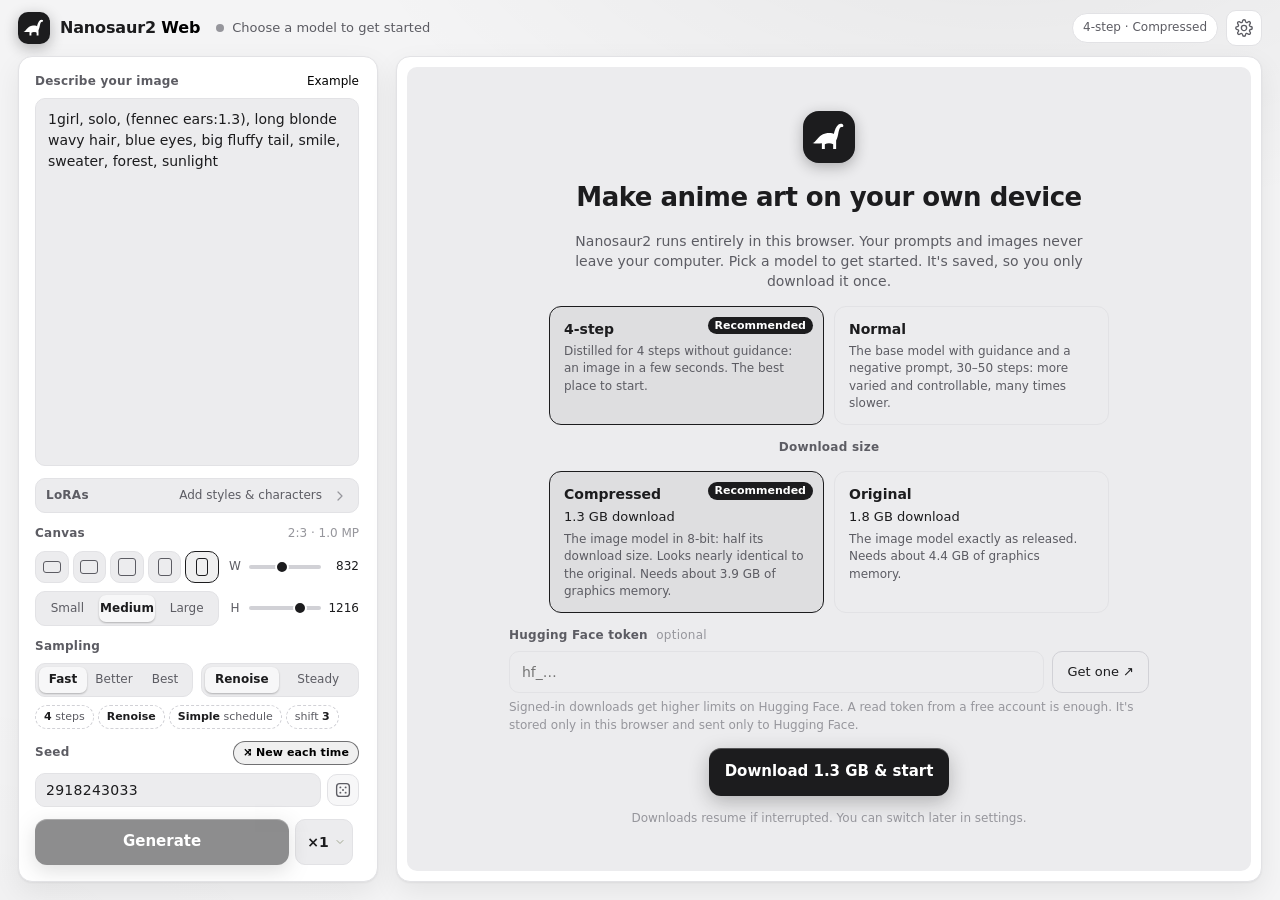
==== commit 8f69b854: "fix: replace the amber palette with neutral greys The warm amber accent and tinted greys gave the wh" ====
--- a/index.html
+++ b/index.html
@@ -6,7 +6,7 @@
 <title>Nanosaur2 Web</title>
 <meta name="description" content="Create illustrations with the Nanosaur2 model, running entirely in your browser.">
 <link rel="icon" href="data:image/svg+xml,%3Csvg xmlns='http://www.w3.org/2000/svg' viewBox='0 0 32 32'%3E%3Crect width='32' height='32' rx='9' fill='%23e9a23b'/%3E%3Cpath fill='%231f1405' transform='translate(1 1.5)' d='M2 21C5 21 7 14 13 13C17 12.3 19 13 20 13.5C21 10 22 7 24 5.5C25.3 4.5 27.5 4.6 28 6C28.4 7 27.6 7.6 26.6 7.6C25.4 7.6 24.6 9 24 12C23.6 14.5 23 17 22 19V26H19.5V22.2C17.5 21 14.5 21 12.5 22.2V26H10V21.2C7 21.6 4.5 21.6 2 21Z'/%3E%3C/svg%3E">
-<meta name="theme-color" content="#0e110d">
+<meta name="theme-color" content="#0f0f10">
 <link rel="stylesheet" href="app/style.css">
 </head>
 <body>
--- a/app/style.css
+++ b/app/style.css
@@ -1,62 +1,62 @@
 :root {
-  /* dark: night in a fern forest, lit by amber */
-  --bg: #0e110d;
-  --bg-2: #131711;
-  --panel: #181d16;
-  --panel-2: #1f251c;
-  --line: #283024;
-  --line-2: #353f2f;
-  --fg: #eef0e6;
-  --muted: #a3a993;
-  --faint: #6d7461;
-  --accent: #e9a23b;
-  --accent-2: #f5bd62;
-  --accent-ink: #1f1405;
-  --accent-soft: rgba(233, 162, 59, 0.12);
-  --moss: rgba(122, 160, 84, 0.10);
+  /* dark: neutral greys with a white accent */
+  --bg: #0f0f10;
+  --bg-2: #141415;
+  --panel: #19191b;
+  --panel-2: #202023;
+  --line: #2a2a2e;
+  --line-2: #38383d;
+  --fg: #ededee;
+  --muted: #a1a1a6;
+  --faint: #6b6b71;
+  --accent: #e6e6e8;
+  --accent-2: #ffffff;
+  --accent-ink: #111113;
+  --accent-soft: rgba(255, 255, 255, 0.08);
+  --moss: rgba(255, 255, 255, 0.025);
   --good: #8fd16a;
   --warn: #ef8a4f;
   --bad: #ff8a76;
   --radius: 14px;
   --radius-sm: 10px;
   --shadow: 0 1px 0 rgba(255, 255, 255, 0.03) inset, 0 12px 32px rgba(0, 0, 0, 0.35);
-  --checker: #1b2019;
+  --checker: #1c1c1e;
   --display: ui-rounded, "SF Pro Rounded", "Nunito", system-ui, -apple-system, "Segoe UI", sans-serif;
   color-scheme: dark;
   scrollbar-color: var(--line-2) transparent;
 }
 * { scrollbar-width: thin; }
-/* light: sandstone and dry fern, with the amber burnt darker so text stays readable */
+/* light: neutral greys with a near-black accent */
 @media (prefers-color-scheme: light) {
   :root:not([data-theme="dark"]) {
-    --bg: #f3f0e6;
-    --bg-2: #ece8db;
-    --panel: #fffdf7;
-    --panel-2: #f7f4ea;
-    --line: #e2ddcd;
-    --line-2: #d3ccb8;
-    --fg: #1f2119;
-    --muted: #5d6150;
-    --faint: #949683;
-    --accent: #b5650f;
-    --accent-2: #9a540a;
+    --bg: #f4f4f5;
+    --bg-2: #ececee;
+    --panel: #ffffff;
+    --panel-2: #f7f7f8;
+    --line: #e2e2e5;
+    --line-2: #d1d1d6;
+    --fg: #1c1c1e;
+    --muted: #5c5c63;
+    --faint: #96969c;
+    --accent: #1c1c1e;
+    --accent-2: #000000;
     --accent-ink: #ffffff;
-    --accent-soft: rgba(181, 101, 15, 0.1);
-    --moss: rgba(96, 130, 60, 0.10);
+    --accent-soft: rgba(0, 0, 0, 0.06);
+    --moss: rgba(0, 0, 0, 0.02);
     --good: #3f7d1f;
     --warn: #b5501a;
     --bad: #b3261e;
-    --shadow: 0 1px 2px rgba(40, 32, 10, 0.05), 0 10px 28px rgba(40, 32, 10, 0.07);
-    --checker: #ebe6d7;
+    --shadow: 0 1px 2px rgba(0, 0, 0, 0.05), 0 10px 28px rgba(0, 0, 0, 0.07);
+    --checker: #ececee;
     color-scheme: light;
   }
 }
 :root[data-theme="light"] {
-  --bg: #f3f0e6; --bg-2: #ece8db; --panel: #fffdf7; --panel-2: #f7f4ea; --line: #e2ddcd; --line-2: #d3ccb8;
-  --fg: #1f2119; --muted: #5d6150; --faint: #949683; --accent: #b5650f; --accent-2: #9a540a; --accent-ink: #ffffff;
-  --accent-soft: rgba(181, 101, 15, 0.1); --moss: rgba(96, 130, 60, 0.10); --good: #3f7d1f; --warn: #b5501a; --bad: #b3261e;
-  --checker: #ebe6d7;
-  --shadow: 0 1px 2px rgba(40, 32, 10, 0.05), 0 10px 28px rgba(40, 32, 10, 0.07);
+  --bg: #f4f4f5; --bg-2: #ececee; --panel: #ffffff; --panel-2: #f7f7f8; --line: #e2e2e5; --line-2: #d1d1d6;
+  --fg: #1c1c1e; --muted: #5c5c63; --faint: #96969c; --accent: #1c1c1e; --accent-2: #000000; --accent-ink: #ffffff;
+  --accent-soft: rgba(0, 0, 0, 0.06); --moss: rgba(0, 0, 0, 0.02); --good: #3f7d1f; --warn: #b5501a; --bad: #b3261e;
+  --checker: #ececee;
+  --shadow: 0 1px 2px rgba(0, 0, 0, 0.05), 0 10px 28px rgba(0, 0, 0, 0.07);
   color-scheme: light;
 }
 
